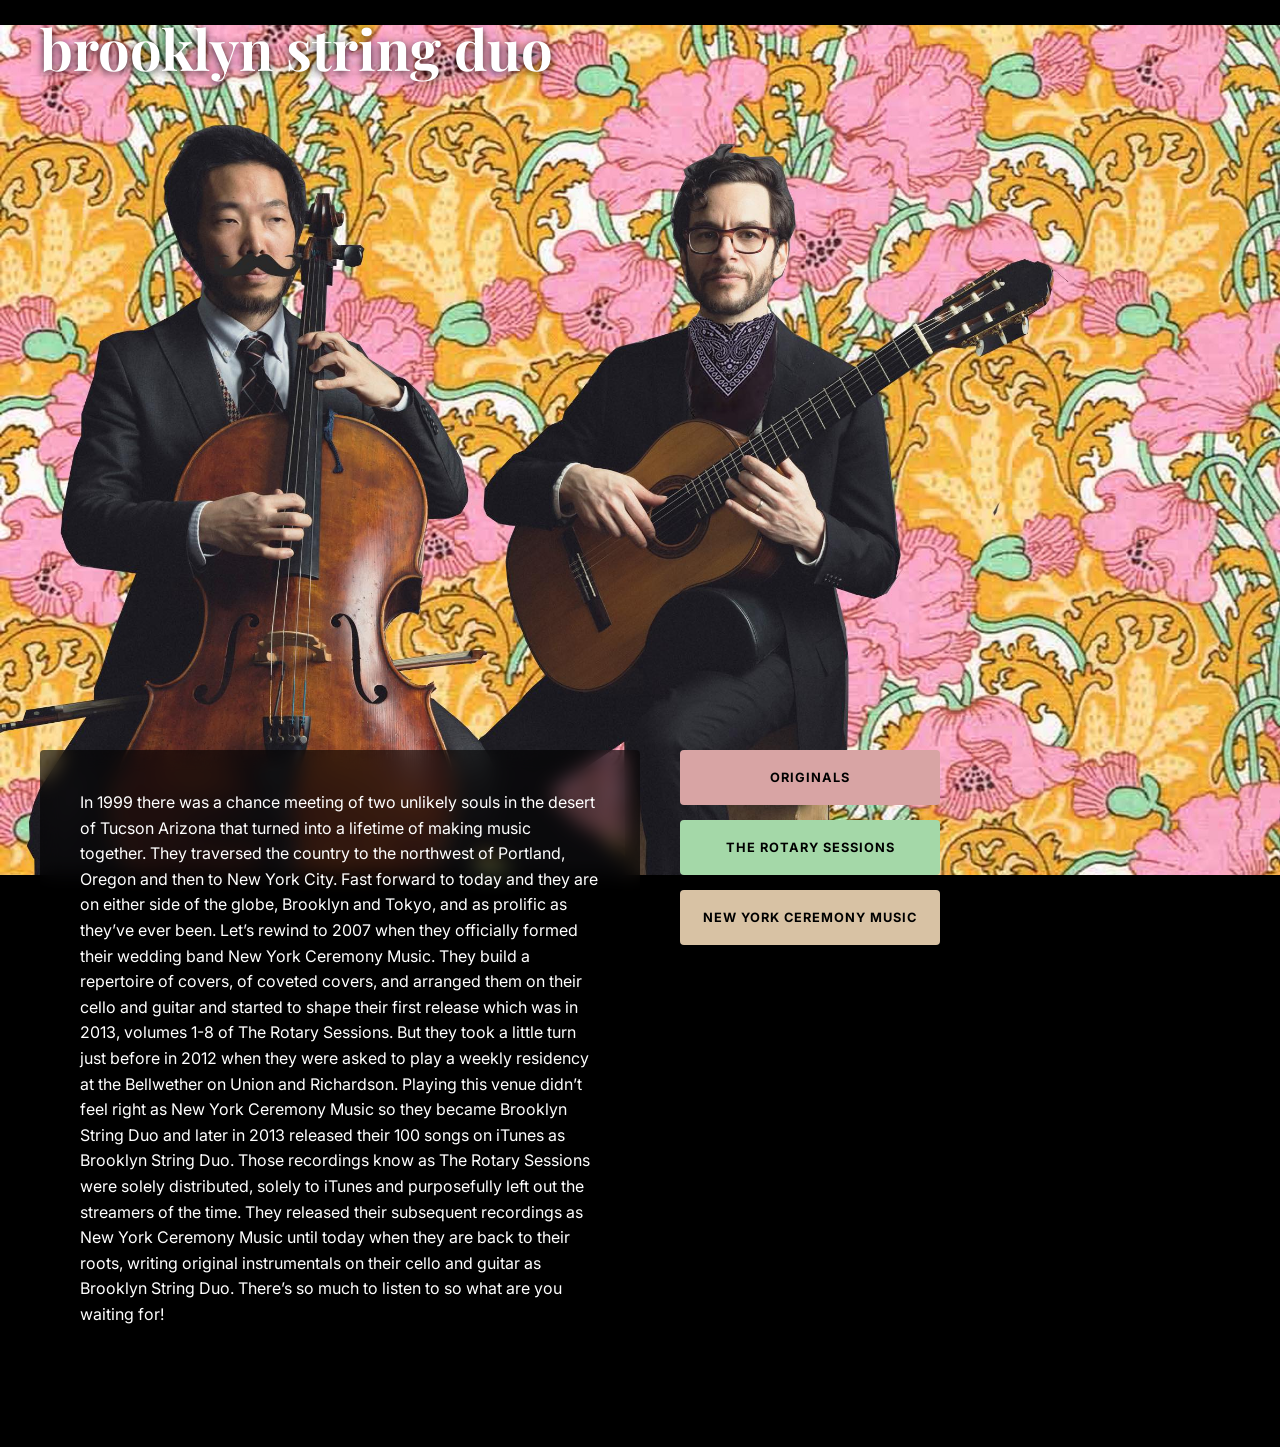
==== index.html @ 040c7cdc "Update index.html" ====
<!DOCTYPE html>
<html lang="en">
<head>
    <meta charset="UTF-8">
    <meta name="viewport" content="width=device-width, initial-scale=1.0">
    <title>Brooklyn String Duo</title>
    <!-- Connecting the external stylesheet -->
    <link rel="stylesheet" href="style.css">
    <link href="https://fonts.googleapis.com/css2?family=Playfair+Display:wght@700&family=Inter:wght@300;700&display=swap" rel="stylesheet">
</head>
<body>
   <header class="hero">
<picture>
  <source media="(max-width: 768px) and (orientation: portrait)" srcset="images/hero-mobile.jpg">
  <img src="images/hero-desktop.jpg" alt="Brooklyn String Duo">
</picture>
<h1 class="brand-name">brooklyn string duo</h1>
</header>

    <div class="content-wrapper">
        <main class="bio">
            <p>In 1999 there was a chance meeting of two unlikely souls in the desert of Tucson Arizona that turned into a lifetime of making music together. They traversed the country to the northwest of Portland, Oregon and then to New York City. Fast forward to today and they are on either side of the globe, Brooklyn and Tokyo, and as prolific as they’ve ever been. Let’s rewind to 2007 when they officially formed their wedding band New York Ceremony Music. They build a repertoire of covers, of coveted covers, and arranged them on their cello and guitar and started to shape their first release which was in 2013, volumes 1-8 of The Rotary Sessions. But they took a little turn just before in 2012 when they were asked to play a weekly residency at the Bellwether on Union and Richardson. Playing this venue didn’t feel right as New York Ceremony Music so they became Brooklyn String Duo and later in 2013 released their 100 songs on iTunes as Brooklyn String Duo. Those recordings know as The Rotary Sessions were solely distributed, solely to iTunes and purposefully left out the streamers of the time. They released their subsequent recordings as New York Ceremony Music until today when they are back to their roots, writing original instrumentals on their cello and guitar as Brooklyn String Duo. There’s so much to listen to so what are you waiting for!</p>
        </main>
        
        <nav class="link-grid">
            <a href="https://open.spotify.com/artist/2a00WlRNgNYodTsb8Bn9b9?si=sGNxYhykTry4VRnjnY3JSQ" class="btn btn-originals">Originals</a>
            <a href="https://music.apple.com/us/album/the-rotary-sessions-vol-i/668434323" class="btn btn-rotary">The Rotary Sessions</a>
            <a href="https://open.spotify.com/artist/60fK2O9TvWqoC5PO2sjuBT?si=VdCy5XlBTQW3jgRqlfHG5A" class="btn btn-nycm">New York Ceremony Music</a>
        </nav>
    </div>
</body>
</html>
---- style.css ----
/* Reset and Base Styles */
* { box-sizing: border-box; margin: 0; padding: 0; }
body { background: #000; }

/* Hero Section */
.hero {
    position: relative;
    width: 100vw;
    height: 100vh;
    overflow: hidden;
    background: #000;
}

/* Image containment */
.hero picture, 
.hero picture img {
    display: block;
    width: 100%;
    height: 100%;
    object-fit: contain; 
    object-position: center center;
}

/* Brand Name Branding */
.brand-name {
    position: absolute;
    top: 10px;
    left: 40px;
    font-family: 'Playfair Display', serif;
    font-size: 3.5rem;
    color: #fff;
    text-transform: lowercase;
    text-shadow: 0 2px 8px rgba(0,0,0,0.8);
    z-index: 2;
}

/* Layout for Content */
.content-wrapper {
    display: flex;
    flex-direction: row;
    gap: 40px;
    align-items: flex-start;
    width: 90%;
    max-width: 900px;
    margin-top: -150px;
    margin-left: 40px;
    margin-bottom: 80px;
    z-index: 3;
    position: relative;
}

.bio {
    flex: 2;
    color: #ffffff;
    font-family: 'Inter', sans-serif;
    font-size: 1rem;
    line-height: 1.6;
    background: rgba(0,0,0,0.6);
    backdrop-filter: blur(10px);
    padding: 40px;
    border-radius: 4px;
}

/* Button Styles */
.link-grid {
    flex: 1;
    display: flex;
    flex-direction: column;
    gap: 15px;
}

.btn {
    display: block;
    padding: 20px;
    text-align: center;
    text-decoration: none;
    font-family: 'Inter', sans-serif;
    font-weight: 700;
    text-transform: uppercase;
    letter-spacing: 1px;
    font-size: 0.8rem;
    color: #000;
    border-radius: 4px;
    transition: transform 0.2s ease;
}

.btn:hover { transform: translateY(-5px); }

.btn-originals { background-color: #d8a4a4; }
.btn-rotary { background-color: #a4d8a8; }
.btn-nycm { background-color: #d8c2a4; }

/* Responsive & Landscape Adjustments */
@media (max-width: 768px) and (orientation: portrait) {
    .hero {
        height: auto; 
        display: flex;
        flex-direction: column;
    }
    .brand-name { 
        position: relative; 
        font-size: 2rem; 
        text-align: center;
        margin: 10px 0;
        padding: 0;
        text-shadow: none;
        color: #fff;
    }
    .hero picture {
        height: 50vh;
        margin-bottom: 20px;
    }
    .content-wrapper { 
        flex-direction: column; 
        margin-top: 0;
        margin-left: 20px; 
        margin-right: 20px; 
    }
    .bio { padding: 20px; }
    .link-grid { width: 100%; }
}
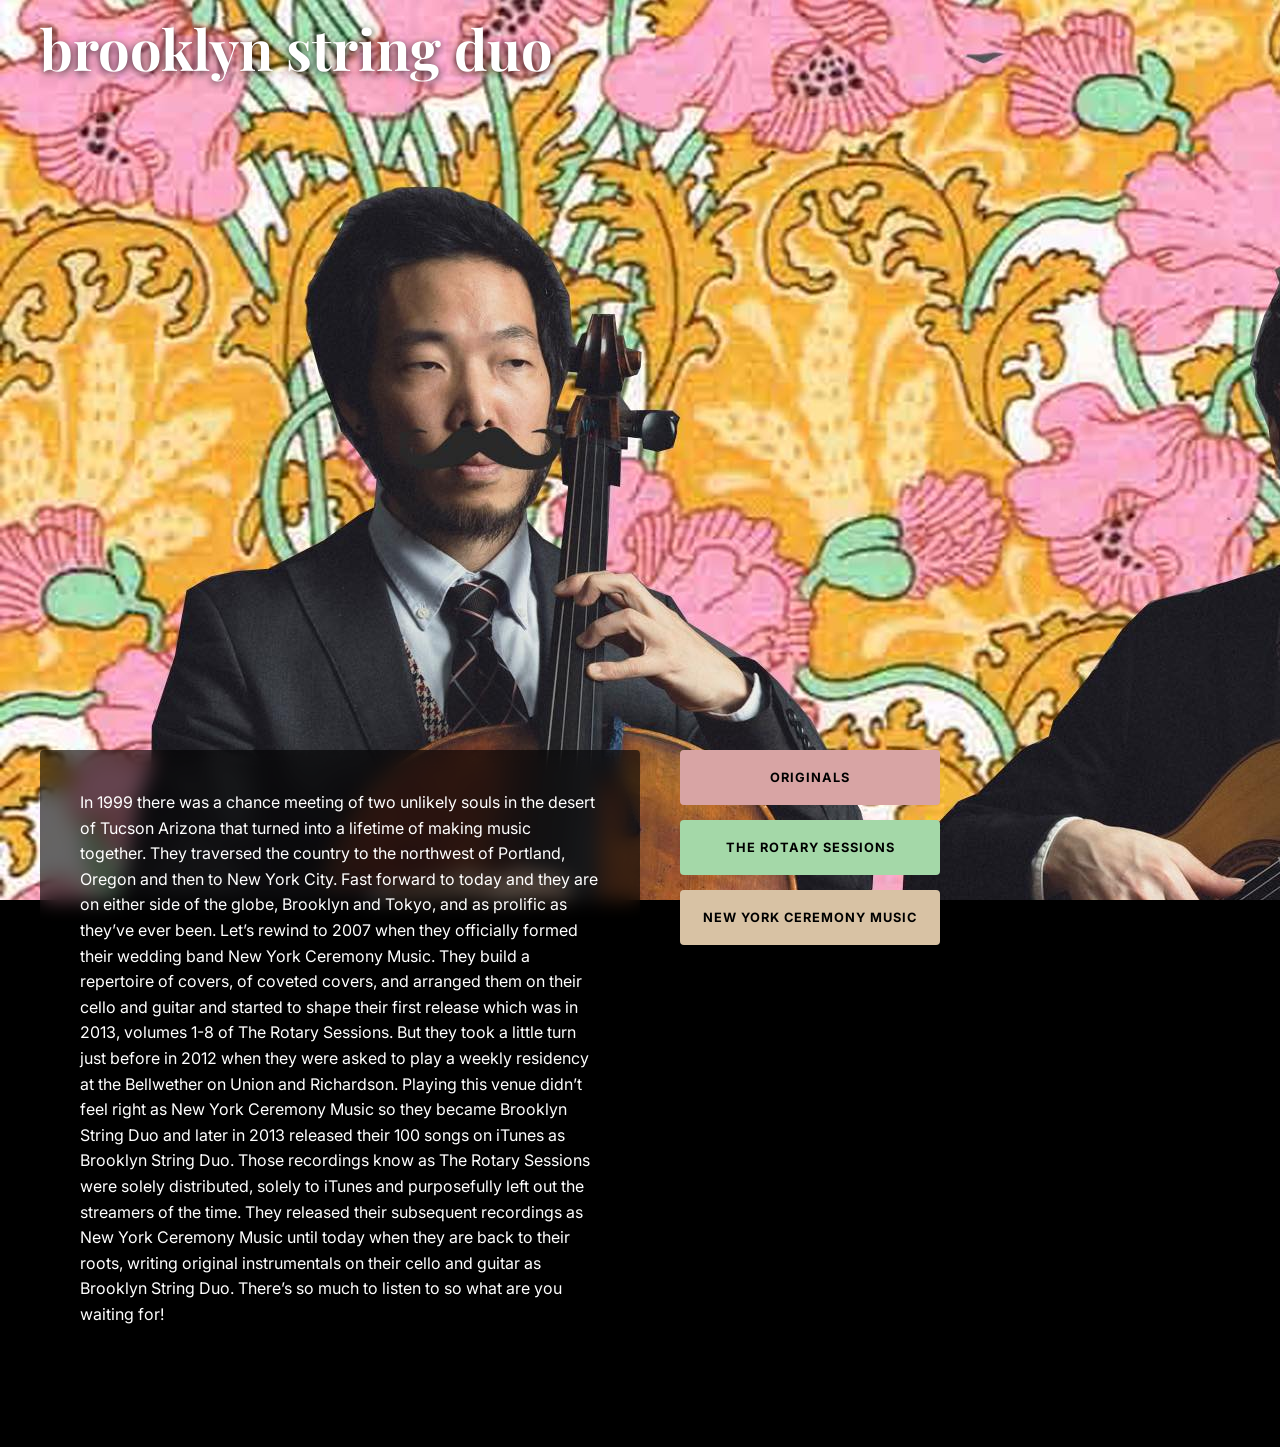
==== commit a8c3df23: "Update index.html" ====
--- a/index.html
+++ b/index.html
@@ -10,13 +10,13 @@
 </head>
 <body>
    <header class="hero">
-<picture>
-  <source media="(max-width: 768px) and (orientation: portrait)" srcset="images/hero-mobile.jpg">
-  <img src="images/hero-desktop.jpg" alt="Brooklyn String Duo">
-</picture>
-<h1 class="brand-name">brooklyn string duo</h1>
+    <!-- Load the desktop image by default -->
+    <img src="images/hero-desktop.jpg" class="desktop-img" alt="Brooklyn String Duo">
+    <!-- Load the mobile image only when specific conditions are met -->
+    <img src="images/hero-mobile.jpg" class="mobile-img" alt="Brooklyn String Duo">
+    
+    <h1 class="brand-name">brooklyn string duo</h1>
 </header>
-
     <div class="content-wrapper">
         <main class="bio">
             <p>In 1999 there was a chance meeting of two unlikely souls in the desert of Tucson Arizona that turned into a lifetime of making music together. They traversed the country to the northwest of Portland, Oregon and then to New York City. Fast forward to today and they are on either side of the globe, Brooklyn and Tokyo, and as prolific as they’ve ever been. Let’s rewind to 2007 when they officially formed their wedding band New York Ceremony Music. They build a repertoire of covers, of coveted covers, and arranged them on their cello and guitar and started to shape their first release which was in 2013, volumes 1-8 of The Rotary Sessions. But they took a little turn just before in 2012 when they were asked to play a weekly residency at the Bellwether on Union and Richardson. Playing this venue didn’t feel right as New York Ceremony Music so they became Brooklyn String Duo and later in 2013 released their 100 songs on iTunes as Brooklyn String Duo. Those recordings know as The Rotary Sessions were solely distributed, solely to iTunes and purposefully left out the streamers of the time. They released their subsequent recordings as New York Ceremony Music until today when they are back to their roots, writing original instrumentals on their cello and guitar as Brooklyn String Duo. There’s so much to listen to so what are you waiting for!</p>
--- a/style.css
+++ b/style.css
@@ -96,20 +96,30 @@
         height: auto; 
         display: flex;
         flex-direction: column;
+        align-items: center; /* Centers items horizontally */
     }
+    
     .brand-name { 
         position: relative; 
         font-size: 2rem; 
         text-align: center;
-        margin: 10px 0;
+        margin: 20px 0;
         padding: 0;
+        width: 100%;
         text-shadow: none;
         color: #fff;
+        order: 1; /* Puts branding at the top */
     }
+    
     .hero picture {
+        order: 2; /* Puts photo below branding */
         height: 50vh;
         margin-bottom: 20px;
+        width: 100%;
+        display: flex;
+        justify-content: center;
     }
+    
     .content-wrapper { 
         flex-direction: column; 
         margin-top: 0;
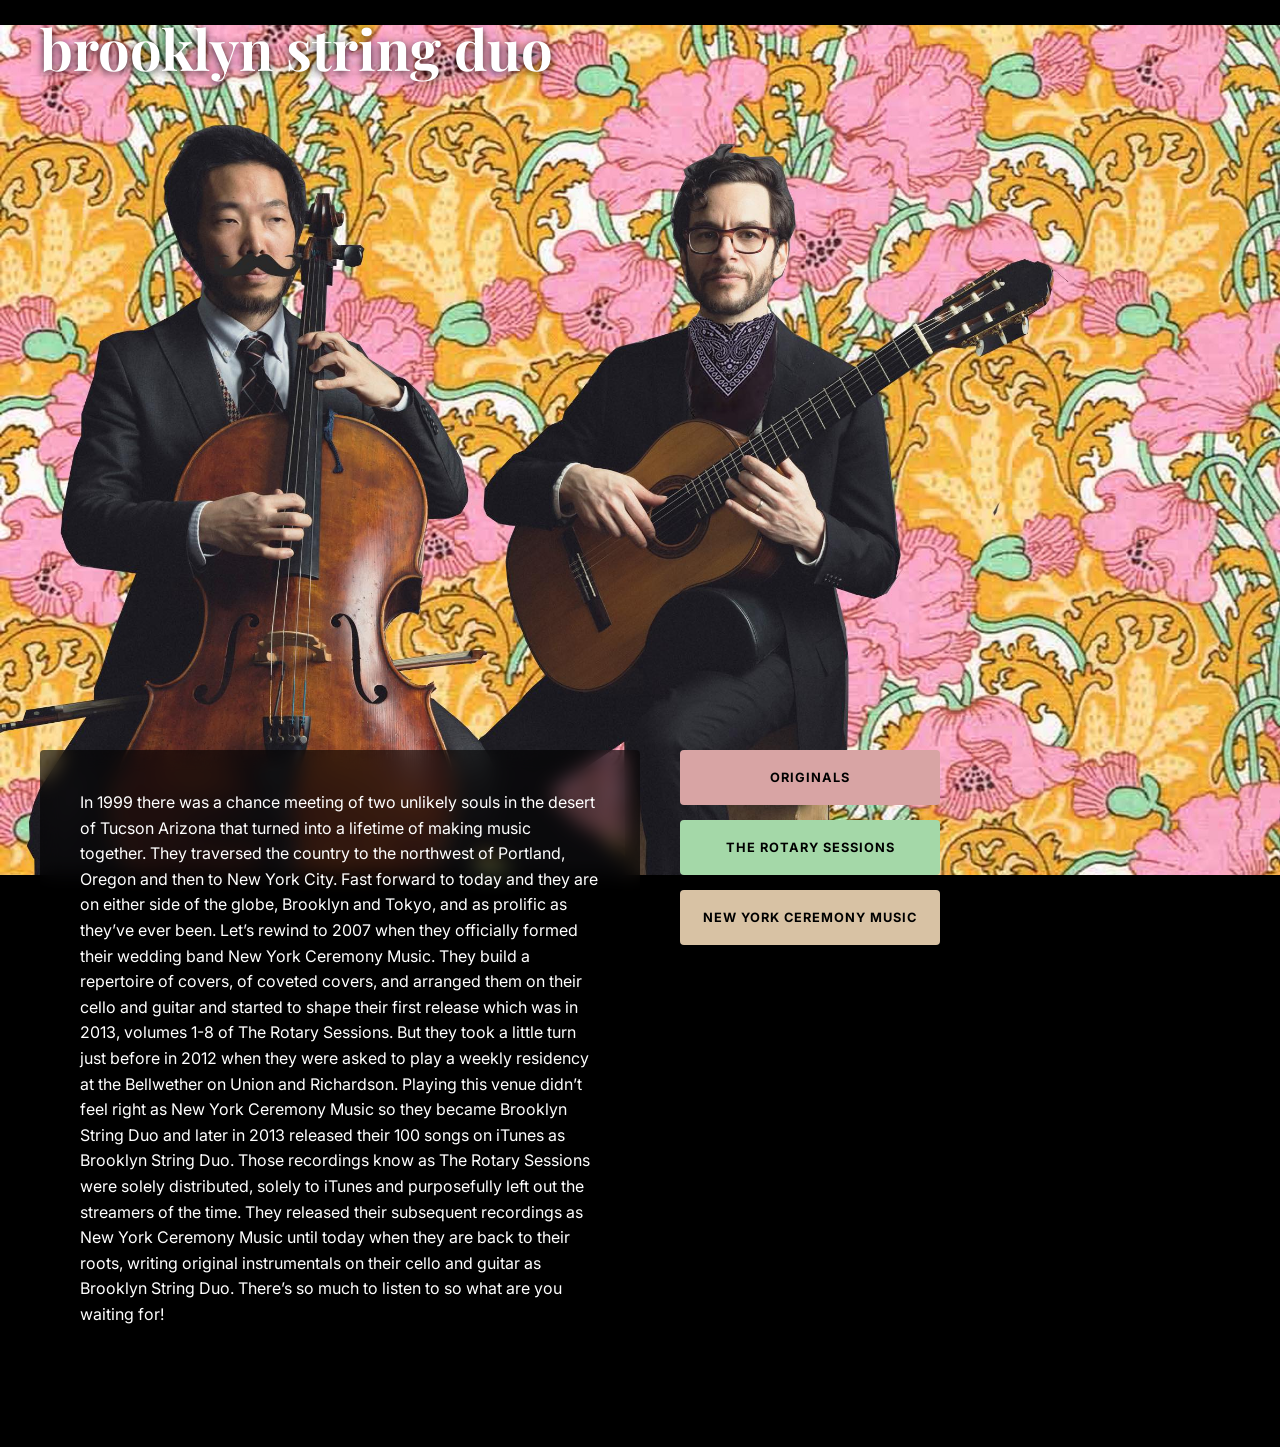
==== commit 7ba4203c: "Update index.html" ====
--- a/index.html
+++ b/index.html
@@ -1,6 +1,7 @@
 <!DOCTYPE html>
 <html lang="en">
 <head>
+    <link rel="icon" type="image/png" href="/images/favicon.png">
     <meta charset="UTF-8">
     <meta name="viewport" content="width=device-width, initial-scale=1.0">
     <title>Brooklyn String Duo</title>
--- a/style.css
+++ b/style.css
@@ -11,15 +11,15 @@
     background: #000;
 }
 
-/* Image containment */
-.hero picture, 
-.hero picture img {
-    display: block;
-    width: 100%;
-    height: 100%;
+/* Visibility logic for images */
+.desktop-img { 
+    display: block; 
+    width: 100%; 
+    height: 100%; 
     object-fit: contain; 
-    object-position: center center;
+    object-position: center center; 
 }
+.mobile-img { display: none; }
 
 /* Brand Name Branding */
 .brand-name {
@@ -32,6 +32,7 @@
     text-transform: lowercase;
     text-shadow: 0 2px 8px rgba(0,0,0,0.8);
     z-index: 2;
+    margin: 0; /* Ensures no default browser margins push it */
 }
 
 /* Layout for Content */
@@ -91,33 +92,43 @@
 .btn-nycm { background-color: #d8c2a4; }
 
 /* Responsive & Landscape Adjustments */
-@media (max-width: 768px) and (orientation: portrait) {
+@media (max-width: 768px) and (orientation: portrait) and (pointer: coarse) {
+    .desktop-img { display: none !important; }
+    .mobile-img { 
+        display: block !important; 
+        width: 100%; 
+        height: 100%; 
+        object-fit: contain; 
+        object-position: center center; 
+    }
+    
     .hero {
         height: auto; 
         display: flex;
         flex-direction: column;
-        align-items: center; /* Centers items horizontally */
+        align-items: center; /* Centers everything */
     }
     
     .brand-name { 
         position: relative; 
+        left: auto; /* Resets the absolute left positioning */
         font-size: 2rem; 
         text-align: center;
         margin: 20px 0;
         padding: 0;
         width: 100%;
+        display: flex;
+        justify-content: center;
         text-shadow: none;
         color: #fff;
-        order: 1; /* Puts branding at the top */
+        order: 1;
     }
     
-    .hero picture {
-        order: 2; /* Puts photo below branding */
+    .mobile-img {
+        order: 2;
         height: 50vh;
         margin-bottom: 20px;
         width: 100%;
-        display: flex;
-        justify-content: center;
     }
     
     .content-wrapper { 
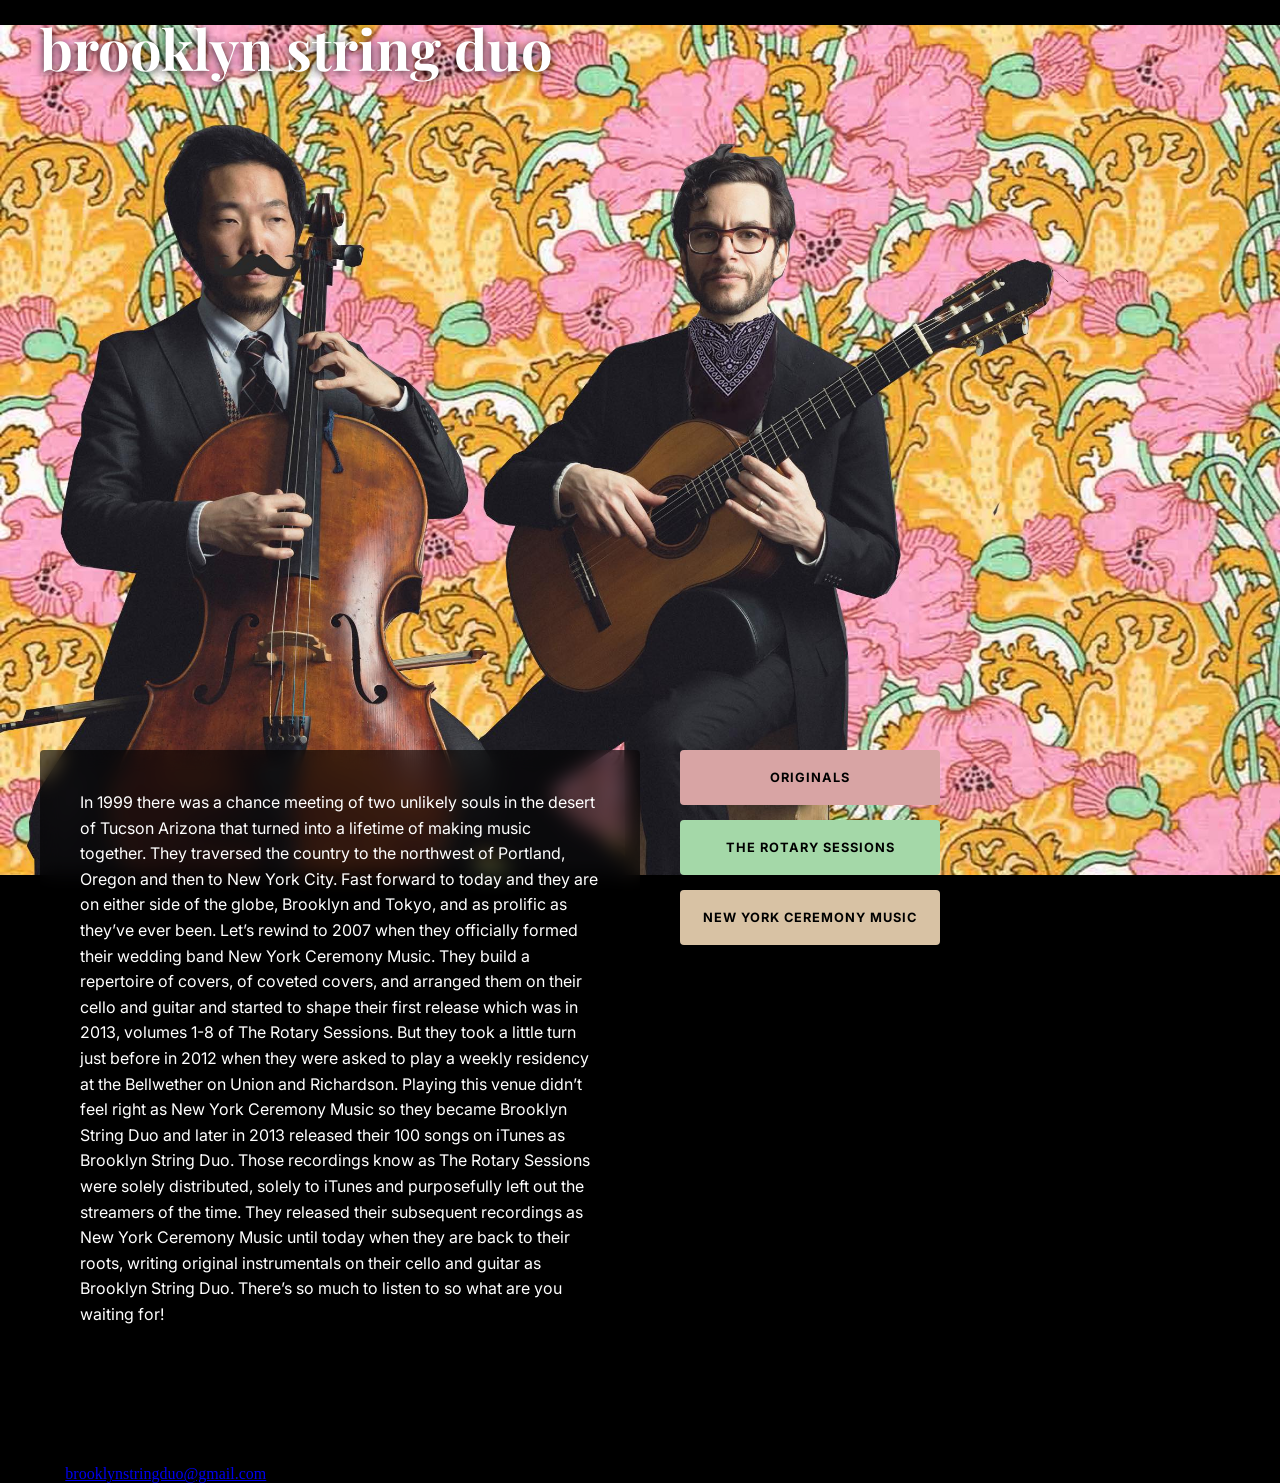
==== commit a0692868: "Update index.html" ====
--- a/index.html
+++ b/index.html
@@ -1,23 +1,27 @@
 <!DOCTYPE html>
 <html lang="en">
 <head>
-    <link rel="icon" type="image/png" href="/images/favicon.png">
     <meta charset="UTF-8">
     <meta name="viewport" content="width=device-width, initial-scale=1.0">
-    <title>Brooklyn String Duo</title>
-    <!-- Connecting the external stylesheet -->
+    
+    <!-- SEO Meta Tags -->
+    <title>Brooklyn String Duo | Original Instrumental Songs on Cello & Guitar</title>
+    <meta name="description" content="Brooklyn String Duo crafts original instrumental songs for cello and guitar. Discover a deep catalog of compositions from our studios in Brooklyn, New York, Tokyo, and Los Angeles.">
+    
+    <link rel="icon" type="image/png" href="/images/favicon.png">
     <link rel="stylesheet" href="style.css">
     <link href="https://fonts.googleapis.com/css2?family=Playfair+Display:wght@700&family=Inter:wght@300;700&display=swap" rel="stylesheet">
 </head>
 <body>
-   <header class="hero">
-    <!-- Load the desktop image by default -->
-    <img src="images/hero-desktop.jpg" class="desktop-img" alt="Brooklyn String Duo">
-    <!-- Load the mobile image only when specific conditions are met -->
-    <img src="images/hero-mobile.jpg" class="mobile-img" alt="Brooklyn String Duo">
-    
-    <h1 class="brand-name">brooklyn string duo</h1>
-</header>
+    <header class="hero">
+        <!-- Load the desktop image by default -->
+        <img src="images/hero-desktop.jpg" class="desktop-img" alt="Brooklyn String Duo">
+        <!-- Load the mobile image only when specific conditions are met -->
+        <img src="images/hero-mobile.jpg" class="mobile-img" alt="Brooklyn String Duo">
+        
+        <h1 class="brand-name">brooklyn string duo</h1>
+    </header>
+
     <div class="content-wrapper">
         <main class="bio">
             <p>In 1999 there was a chance meeting of two unlikely souls in the desert of Tucson Arizona that turned into a lifetime of making music together. They traversed the country to the northwest of Portland, Oregon and then to New York City. Fast forward to today and they are on either side of the globe, Brooklyn and Tokyo, and as prolific as they’ve ever been. Let’s rewind to 2007 when they officially formed their wedding band New York Ceremony Music. They build a repertoire of covers, of coveted covers, and arranged them on their cello and guitar and started to shape their first release which was in 2013, volumes 1-8 of The Rotary Sessions. But they took a little turn just before in 2012 when they were asked to play a weekly residency at the Bellwether on Union and Richardson. Playing this venue didn’t feel right as New York Ceremony Music so they became Brooklyn String Duo and later in 2013 released their 100 songs on iTunes as Brooklyn String Duo. Those recordings know as The Rotary Sessions were solely distributed, solely to iTunes and purposefully left out the streamers of the time. They released their subsequent recordings as New York Ceremony Music until today when they are back to their roots, writing original instrumentals on their cello and guitar as Brooklyn String Duo. There’s so much to listen to so what are you waiting for!</p>
@@ -29,5 +33,12 @@
             <a href="https://open.spotify.com/artist/60fK2O9TvWqoC5PO2sjuBT?si=VdCy5XlBTQW3jgRqlfHG5A" class="btn btn-nycm">New York Ceremony Music</a>
         </nav>
     </div>
+
+    <footer class="site-footer">
+        <div class="footer-content">
+            <p>&copy; 2026 Brooklyn String Duo. All rights reserved.</p>
+            <p>Inquiries: <a href="mailto:brooklynstringduo@gmail.com">brooklynstringduo@gmail.com</a></p>
+        </div>
+    </footer>
 </body>
 </html>
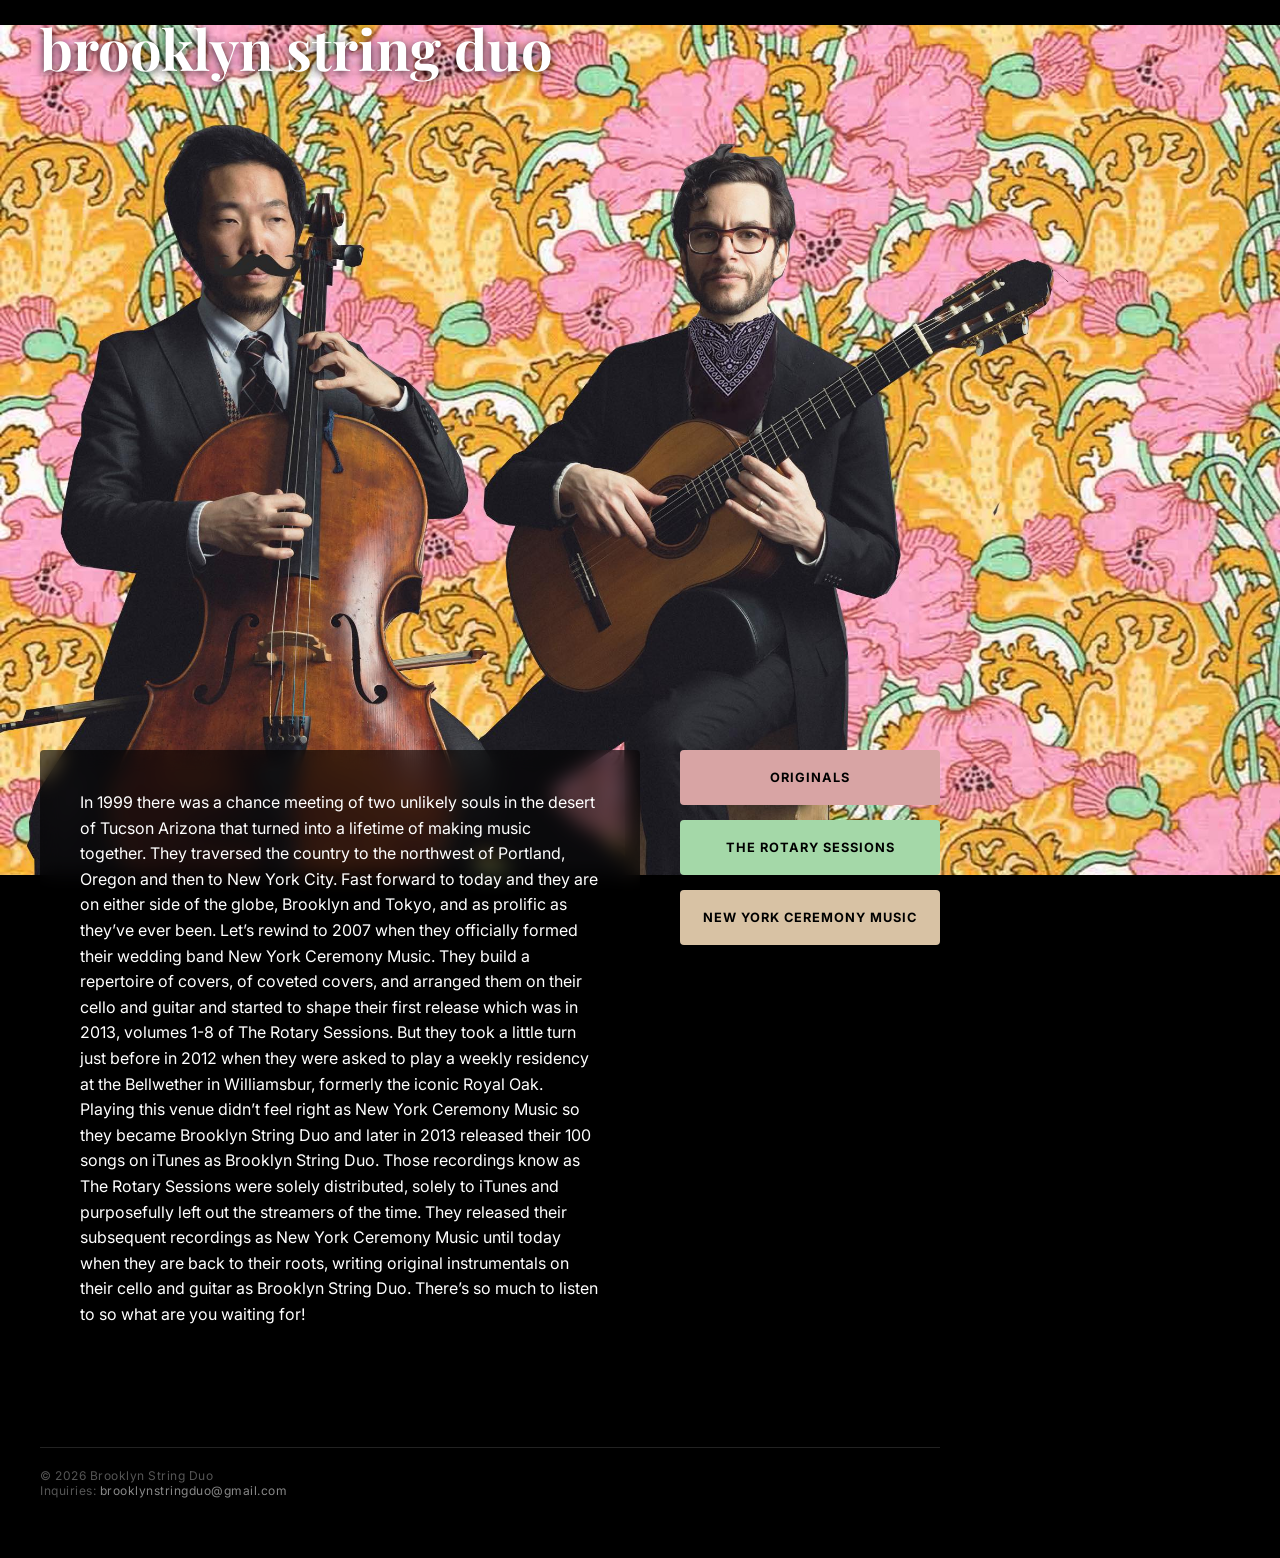
==== commit 3ebf47a6: "Update index.html" ====
--- a/index.html
+++ b/index.html
@@ -24,7 +24,7 @@
 
     <div class="content-wrapper">
         <main class="bio">
-            <p>In 1999 there was a chance meeting of two unlikely souls in the desert of Tucson Arizona that turned into a lifetime of making music together. They traversed the country to the northwest of Portland, Oregon and then to New York City. Fast forward to today and they are on either side of the globe, Brooklyn and Tokyo, and as prolific as they’ve ever been. Let’s rewind to 2007 when they officially formed their wedding band New York Ceremony Music. They build a repertoire of covers, of coveted covers, and arranged them on their cello and guitar and started to shape their first release which was in 2013, volumes 1-8 of The Rotary Sessions. But they took a little turn just before in 2012 when they were asked to play a weekly residency at the Bellwether on Union and Richardson. Playing this venue didn’t feel right as New York Ceremony Music so they became Brooklyn String Duo and later in 2013 released their 100 songs on iTunes as Brooklyn String Duo. Those recordings know as The Rotary Sessions were solely distributed, solely to iTunes and purposefully left out the streamers of the time. They released their subsequent recordings as New York Ceremony Music until today when they are back to their roots, writing original instrumentals on their cello and guitar as Brooklyn String Duo. There’s so much to listen to so what are you waiting for!</p>
+            <p>In 1999 there was a chance meeting of two unlikely souls in the desert of Tucson Arizona that turned into a lifetime of making music together. They traversed the country to the northwest of Portland, Oregon and then to New York City. Fast forward to today and they are on either side of the globe, Brooklyn and Tokyo, and as prolific as they’ve ever been. Let’s rewind to 2007 when they officially formed their wedding band New York Ceremony Music. They build a repertoire of covers, of coveted covers, and arranged them on their cello and guitar and started to shape their first release which was in 2013, volumes 1-8 of The Rotary Sessions. But they took a little turn just before in 2012 when they were asked to play a weekly residency at the Bellwether in Williamsbur, formerly the iconic Royal Oak. Playing this venue didn’t feel right as New York Ceremony Music so they became Brooklyn String Duo and later in 2013 released their 100 songs on iTunes as Brooklyn String Duo. Those recordings know as The Rotary Sessions were solely distributed, solely to iTunes and purposefully left out the streamers of the time. They released their subsequent recordings as New York Ceremony Music until today when they are back to their roots, writing original instrumentals on their cello and guitar as Brooklyn String Duo. There’s so much to listen to so what are you waiting for!</p>
         </main>
         
         <nav class="link-grid">
@@ -34,11 +34,11 @@
         </nav>
     </div>
 
-    <footer class="site-footer">
-        <div class="footer-content">
-            <p>&copy; 2026 Brooklyn String Duo. All rights reserved.</p>
-            <p>Inquiries: <a href="mailto:brooklynstringduo@gmail.com">brooklynstringduo@gmail.com</a></p>
-        </div>
-    </footer>
+  <footer class="site-footer">
+    <div class="footer-content">
+        <p>&copy; 2026 Brooklyn String Duo</p>
+        <p>Inquiries: <a href="mailto:brooklynstringduo@gmail.com">brooklynstringduo@gmail.com</a></p>
+    </div>
+</footer>
 </body>
 </html>
--- a/style.css
+++ b/style.css
@@ -32,7 +32,7 @@
     text-transform: lowercase;
     text-shadow: 0 2px 8px rgba(0,0,0,0.8);
     z-index: 2;
-    margin: 0; /* Ensures no default browser margins push it */
+    margin: 0; 
 }
 
 /* Layout for Content */
@@ -91,6 +91,30 @@
 .btn-rotary { background-color: #a4d8a8; }
 .btn-nycm { background-color: #d8c2a4; }
 
+/* Footer Styles */
+.site-footer {
+    width: 90%;
+    max-width: 900px;
+    margin: 40px auto 40px 40px;
+    padding: 20px 0;
+    border-top: 1px solid #222;
+    font-family: 'Inter', sans-serif;
+    font-size: 0.75rem;
+    color: #555;
+    /* Removed text-transform: uppercase; to avoid all-caps look */
+    letter-spacing: 0.5px;
+}
+
+.site-footer a {
+    color: #888;
+    text-decoration: none;
+    transition: color 0.3s ease;
+}
+
+.site-footer a:hover {
+    color: #fff;
+}
+
 /* Responsive & Landscape Adjustments */
 @media (max-width: 768px) and (orientation: portrait) and (pointer: coarse) {
     .desktop-img { display: none !important; }
@@ -106,12 +130,12 @@
         height: auto; 
         display: flex;
         flex-direction: column;
-        align-items: center; /* Centers everything */
+        align-items: center; 
     }
     
     .brand-name { 
         position: relative; 
-        left: auto; /* Resets the absolute left positioning */
+        left: auto; 
         font-size: 2rem; 
         text-align: center;
         margin: 20px 0;
@@ -139,4 +163,10 @@
     }
     .bio { padding: 20px; }
     .link-grid { width: 100%; }
+    
+    .site-footer {
+        margin: 40px auto;
+        text-align: center;
+        border-top: 1px solid #333;
+    }
 }
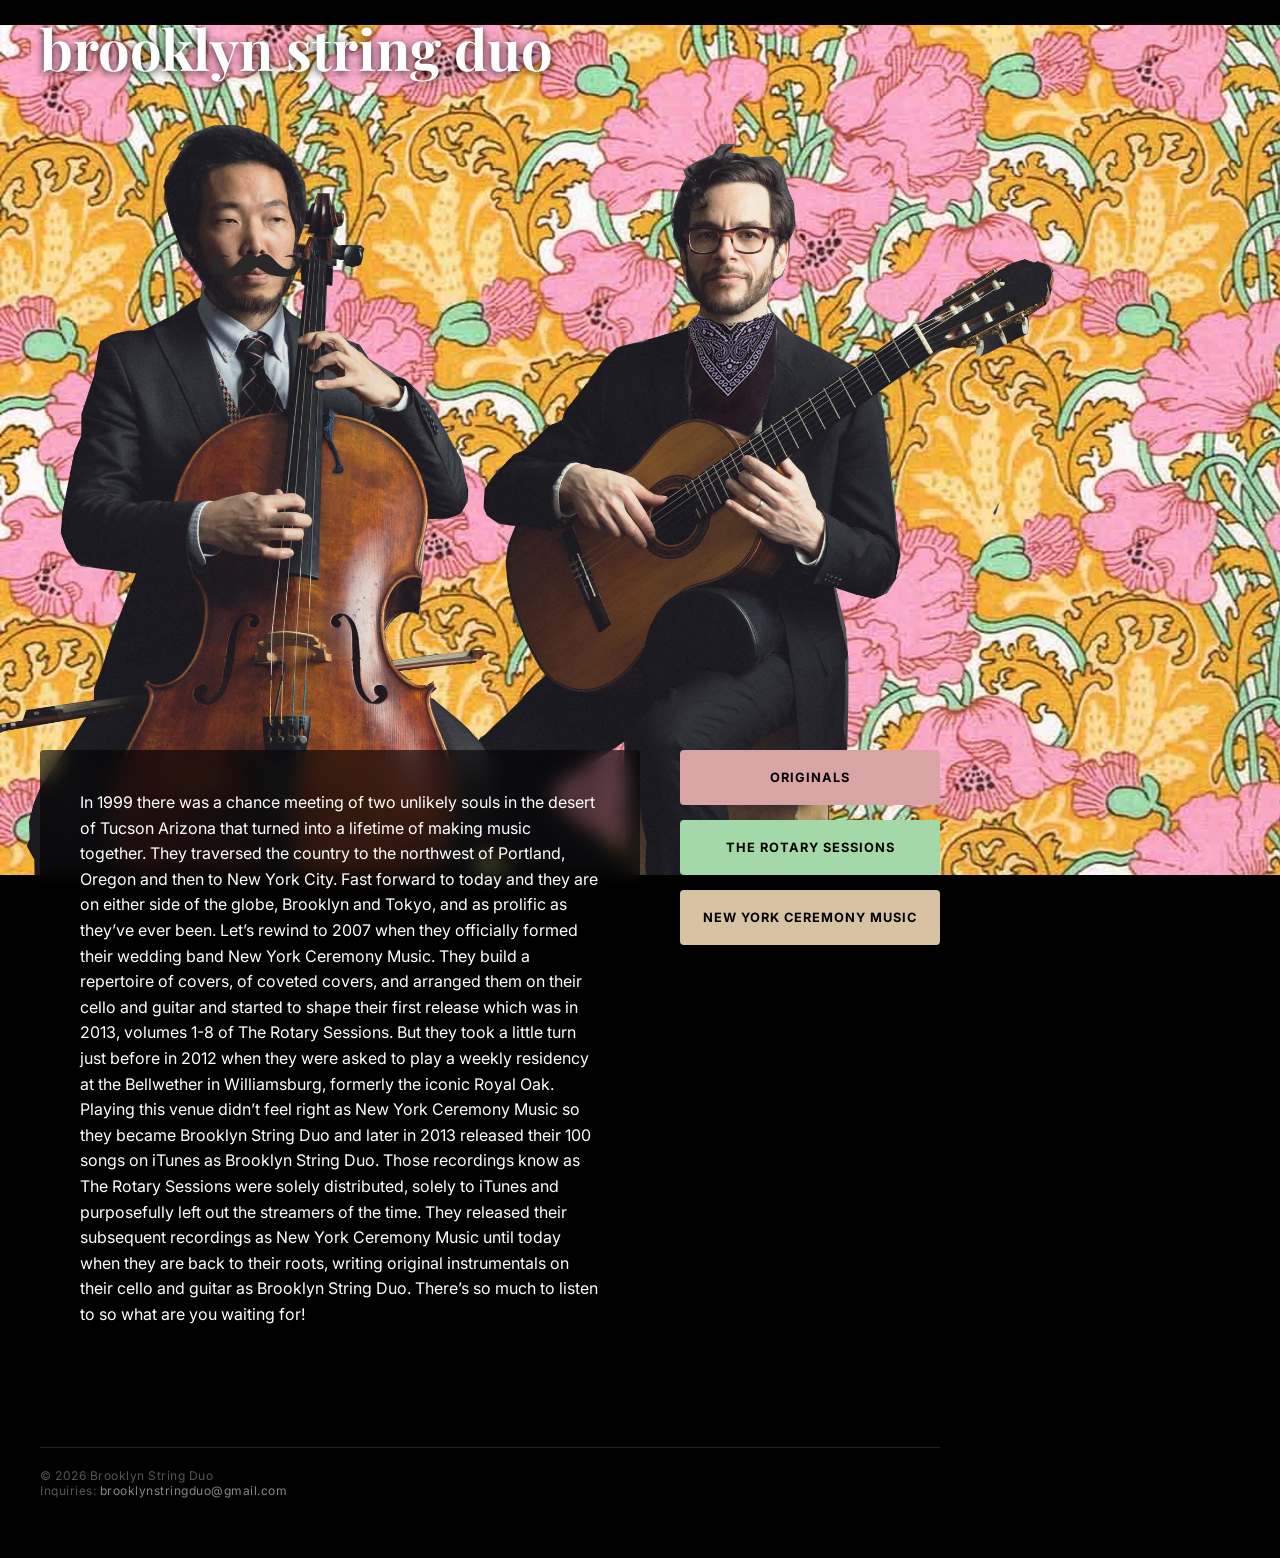
==== commit 15a84388: "Update index.html" ====
--- a/index.html
+++ b/index.html
@@ -24,7 +24,7 @@
 
     <div class="content-wrapper">
         <main class="bio">
-            <p>In 1999 there was a chance meeting of two unlikely souls in the desert of Tucson Arizona that turned into a lifetime of making music together. They traversed the country to the northwest of Portland, Oregon and then to New York City. Fast forward to today and they are on either side of the globe, Brooklyn and Tokyo, and as prolific as they’ve ever been. Let’s rewind to 2007 when they officially formed their wedding band New York Ceremony Music. They build a repertoire of covers, of coveted covers, and arranged them on their cello and guitar and started to shape their first release which was in 2013, volumes 1-8 of The Rotary Sessions. But they took a little turn just before in 2012 when they were asked to play a weekly residency at the Bellwether in Williamsbur, formerly the iconic Royal Oak. Playing this venue didn’t feel right as New York Ceremony Music so they became Brooklyn String Duo and later in 2013 released their 100 songs on iTunes as Brooklyn String Duo. Those recordings know as The Rotary Sessions were solely distributed, solely to iTunes and purposefully left out the streamers of the time. They released their subsequent recordings as New York Ceremony Music until today when they are back to their roots, writing original instrumentals on their cello and guitar as Brooklyn String Duo. There’s so much to listen to so what are you waiting for!</p>
+            <p>In 1999 there was a chance meeting of two unlikely souls in the desert of Tucson Arizona that turned into a lifetime of making music together. They traversed the country to the northwest of Portland, Oregon and then to New York City. Fast forward to today and they are on either side of the globe, Brooklyn and Tokyo, and as prolific as they’ve ever been. Let’s rewind to 2007 when they officially formed their wedding band New York Ceremony Music. They build a repertoire of covers, of coveted covers, and arranged them on their cello and guitar and started to shape their first release which was in 2013, volumes 1-8 of The Rotary Sessions. But they took a little turn just before in 2012 when they were asked to play a weekly residency at the Bellwether in Williamsburg, formerly the iconic Royal Oak. Playing this venue didn’t feel right as New York Ceremony Music so they became Brooklyn String Duo and later in 2013 released their 100 songs on iTunes as Brooklyn String Duo. Those recordings know as The Rotary Sessions were solely distributed, solely to iTunes and purposefully left out the streamers of the time. They released their subsequent recordings as New York Ceremony Music until today when they are back to their roots, writing original instrumentals on their cello and guitar as Brooklyn String Duo. There’s so much to listen to so what are you waiting for!</p>
         </main>
         
         <nav class="link-grid">
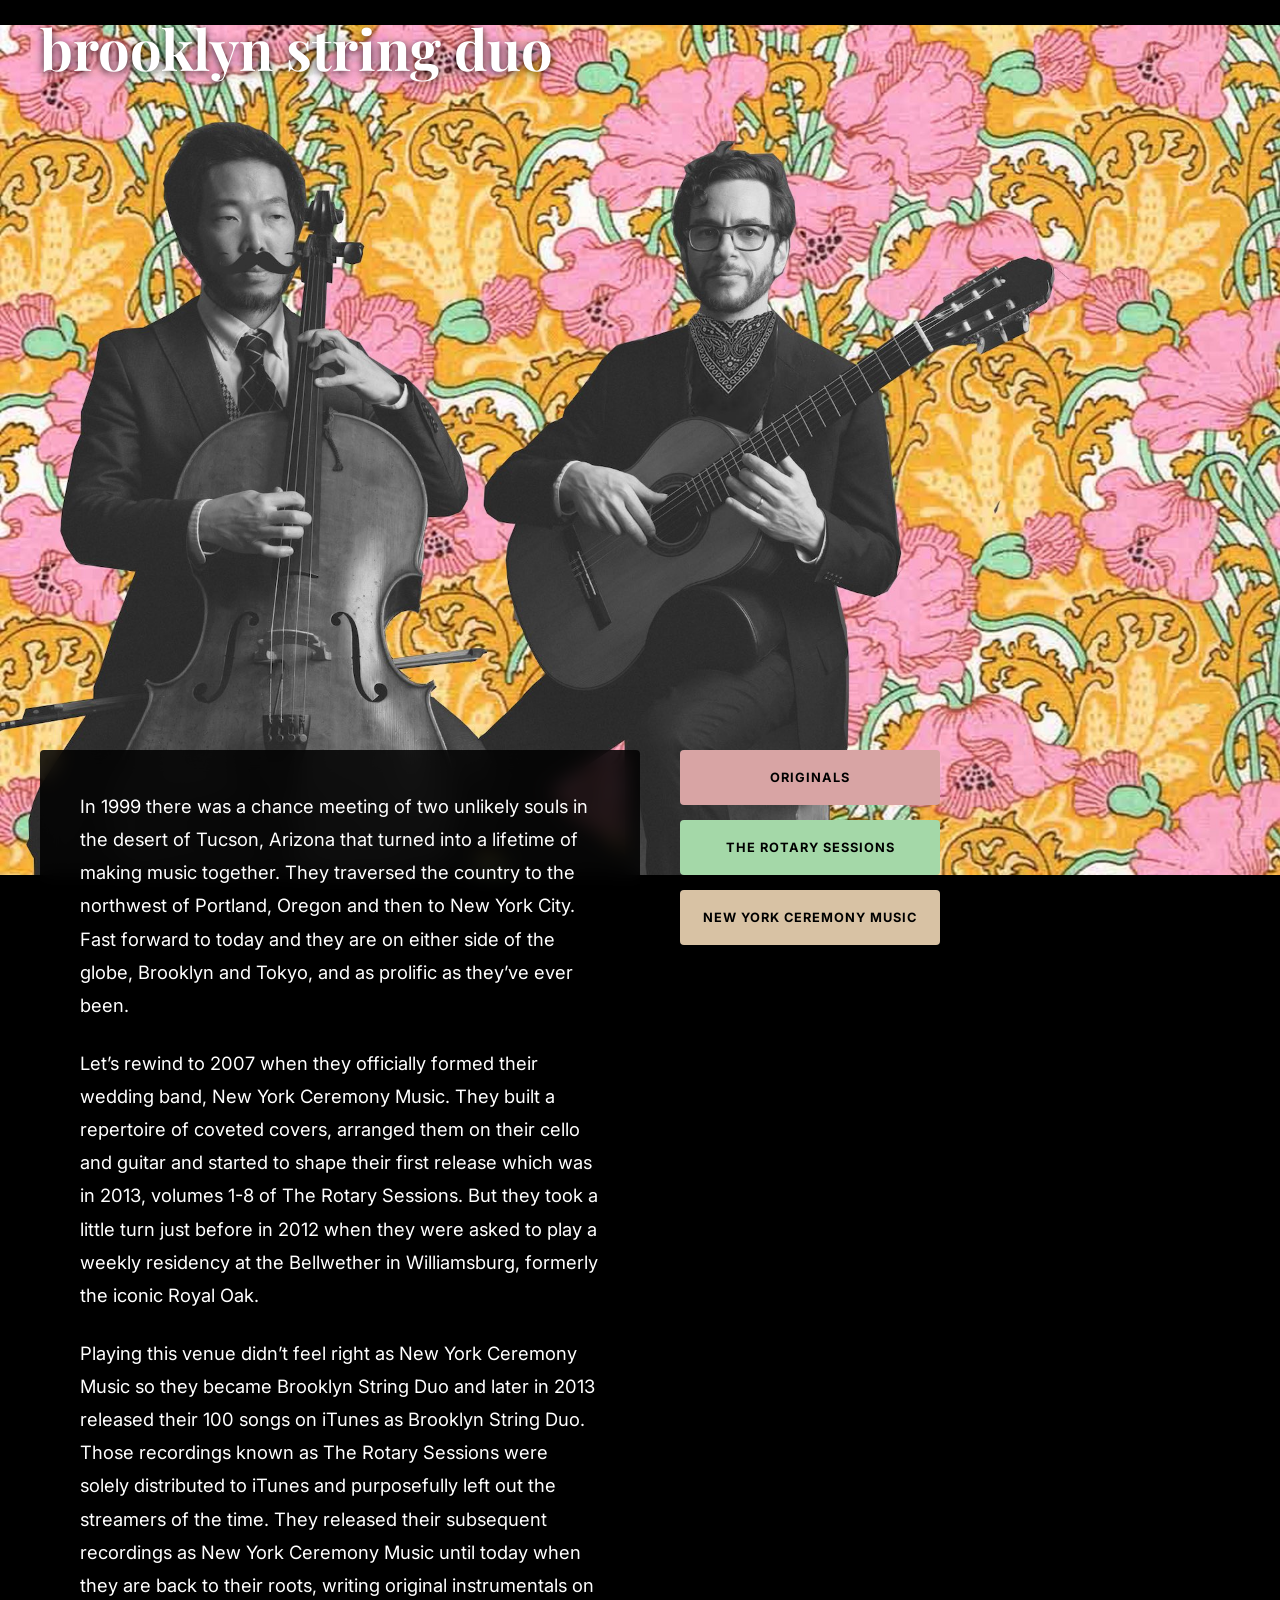
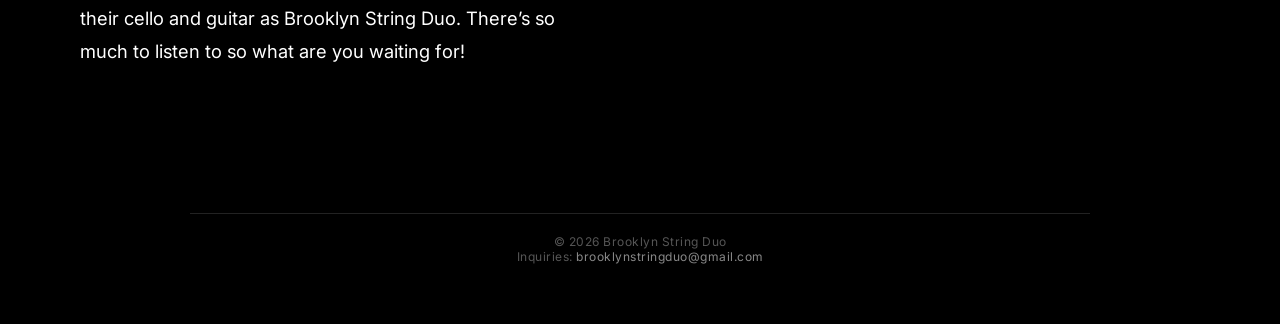
==== commit 0e62902b: "Update index.html" ====
--- a/index.html
+++ b/index.html
@@ -23,9 +23,13 @@
     </header>
 
     <div class="content-wrapper">
-        <main class="bio">
-            <p>In 1999 there was a chance meeting of two unlikely souls in the desert of Tucson Arizona that turned into a lifetime of making music together. They traversed the country to the northwest of Portland, Oregon and then to New York City. Fast forward to today and they are on either side of the globe, Brooklyn and Tokyo, and as prolific as they’ve ever been. Let’s rewind to 2007 when they officially formed their wedding band New York Ceremony Music. They build a repertoire of covers, of coveted covers, and arranged them on their cello and guitar and started to shape their first release which was in 2013, volumes 1-8 of The Rotary Sessions. But they took a little turn just before in 2012 when they were asked to play a weekly residency at the Bellwether in Williamsburg, formerly the iconic Royal Oak. Playing this venue didn’t feel right as New York Ceremony Music so they became Brooklyn String Duo and later in 2013 released their 100 songs on iTunes as Brooklyn String Duo. Those recordings know as The Rotary Sessions were solely distributed, solely to iTunes and purposefully left out the streamers of the time. They released their subsequent recordings as New York Ceremony Music until today when they are back to their roots, writing original instrumentals on their cello and guitar as Brooklyn String Duo. There’s so much to listen to so what are you waiting for!</p>
-        </main>
+       <main class="bio">
+    <p>In 1999 there was a chance meeting of two unlikely souls in the desert of Tucson, Arizona that turned into a lifetime of making music together. They traversed the country to the northwest of Portland, Oregon and then to New York City. Fast forward to today and they are on either side of the globe, Brooklyn and Tokyo, and as prolific as they’ve ever been.</p>
+    
+    <p>Let’s rewind to 2007 when they officially formed their wedding band, New York Ceremony Music. They built a repertoire of coveted covers, arranged them on their cello and guitar and started to shape their first release which was in 2013, volumes 1-8 of The Rotary Sessions. But they took a little turn just before in 2012 when they were asked to play a weekly residency at the Bellwether in Williamsburg, formerly the iconic Royal Oak.</p>
+    
+    <p>Playing this venue didn’t feel right as New York Ceremony Music so they became Brooklyn String Duo and later in 2013 released their 100 songs on iTunes as Brooklyn String Duo. Those recordings known as The Rotary Sessions were solely distributed to iTunes and purposefully left out the streamers of the time. They released their subsequent recordings as New York Ceremony Music until today when they are back to their roots, writing original instrumentals on their cello and guitar as Brooklyn String Duo. There’s so much to listen to so what are you waiting for!</p>
+</main>
         
         <nav class="link-grid">
             <a href="https://open.spotify.com/artist/2a00WlRNgNYodTsb8Bn9b9?si=sGNxYhykTry4VRnjnY3JSQ" class="btn btn-originals">Originals</a>
--- a/style.css
+++ b/style.css
@@ -54,12 +54,17 @@
     flex: 2;
     color: #ffffff;
     font-family: 'Inter', sans-serif;
-    font-size: 1rem;
-    line-height: 1.6;
-    background: rgba(0,0,0,0.6);
+    font-size: 1.15rem;     /* Increased from 1rem */
+    font-weight: 400;       /* Ensure this is at least 400 */
+    line-height: 1.8;       /* Reduced from 2.0 to keep lines closer together */
+    background: rgba(0, 0, 0, 0.85);
     backdrop-filter: blur(10px);
     padding: 40px;
     border-radius: 4px;
+}
+
+.bio p {
+    margin-bottom: 25px;    /* Increased space between paragraphs */
 }
 
 /* Button Styles */
@@ -95,14 +100,16 @@
 .site-footer {
     width: 90%;
     max-width: 900px;
-    margin: 40px auto 40px 40px;
+    /* Changed the margin from '40px auto 40px 40px' to '40px auto' to center the box */
+    margin: 40px auto; 
     padding: 20px 0;
     border-top: 1px solid #222;
     font-family: 'Inter', sans-serif;
     font-size: 0.75rem;
     color: #555;
-    /* Removed text-transform: uppercase; to avoid all-caps look */
     letter-spacing: 0.5px;
+    /* Added text-align center to center the content inside the box */
+    text-align: center; 
 }
 
 .site-footer a {
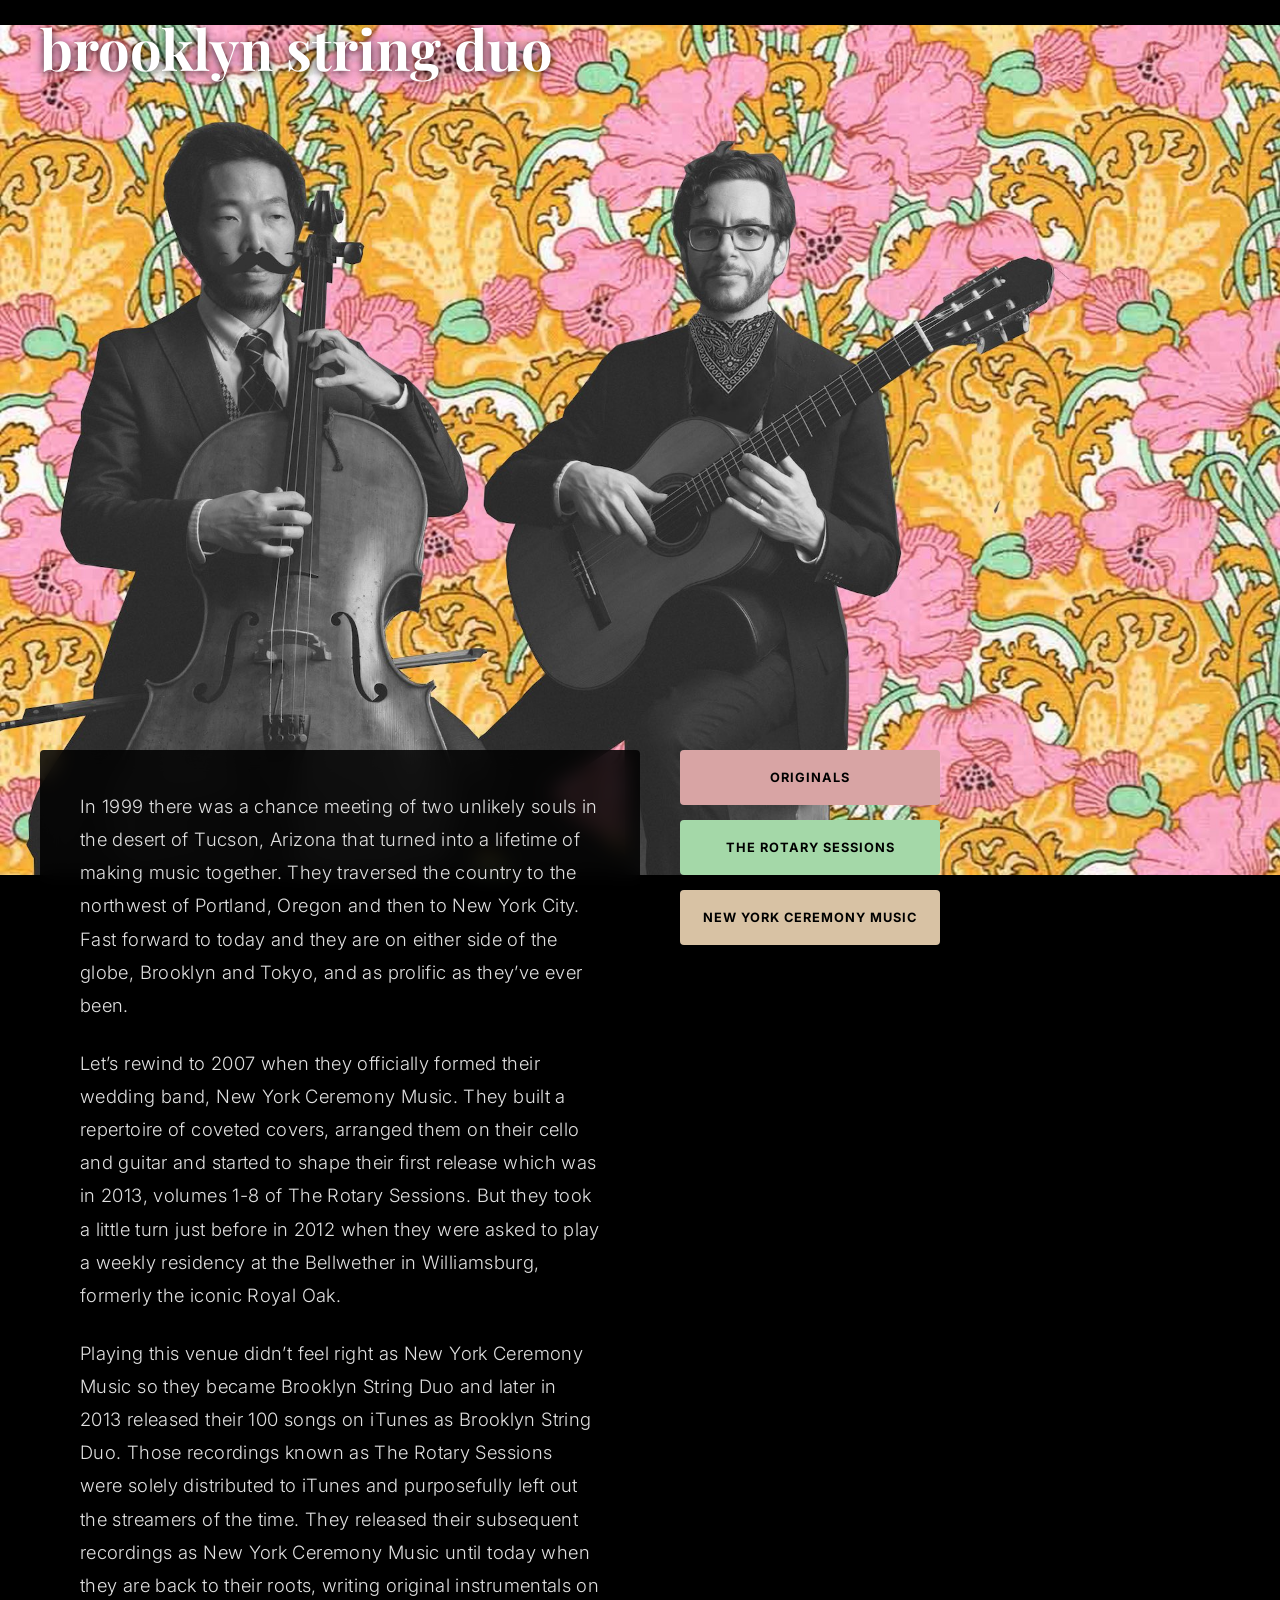
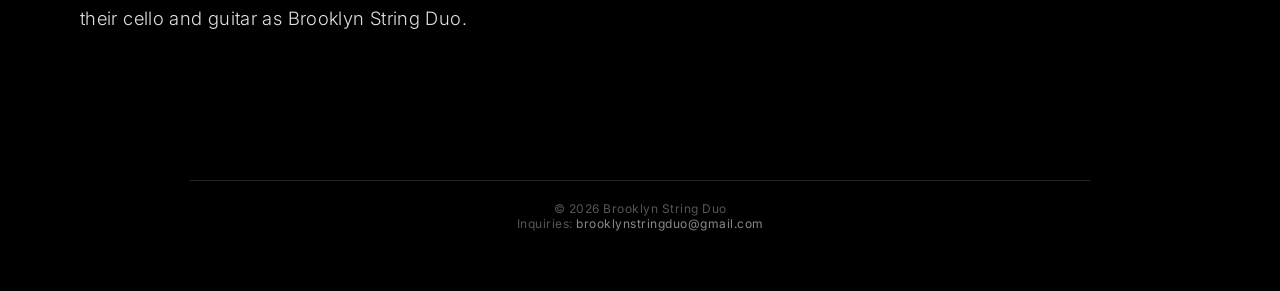
==== commit 061a5f6f: "Update index.html" ====
--- a/index.html
+++ b/index.html
@@ -28,7 +28,7 @@
     
     <p>Let’s rewind to 2007 when they officially formed their wedding band, New York Ceremony Music. They built a repertoire of coveted covers, arranged them on their cello and guitar and started to shape their first release which was in 2013, volumes 1-8 of The Rotary Sessions. But they took a little turn just before in 2012 when they were asked to play a weekly residency at the Bellwether in Williamsburg, formerly the iconic Royal Oak.</p>
     
-    <p>Playing this venue didn’t feel right as New York Ceremony Music so they became Brooklyn String Duo and later in 2013 released their 100 songs on iTunes as Brooklyn String Duo. Those recordings known as The Rotary Sessions were solely distributed to iTunes and purposefully left out the streamers of the time. They released their subsequent recordings as New York Ceremony Music until today when they are back to their roots, writing original instrumentals on their cello and guitar as Brooklyn String Duo. There’s so much to listen to so what are you waiting for!</p>
+    <p>Playing this venue didn’t feel right as New York Ceremony Music so they became Brooklyn String Duo and later in 2013 released their 100 songs on iTunes as Brooklyn String Duo. Those recordings known as The Rotary Sessions were solely distributed to iTunes and purposefully left out the streamers of the time. They released their subsequent recordings as New York Ceremony Music until today when they are back to their roots, writing original instrumentals on their cello and guitar as Brooklyn String Duo. </p>
 </main>
         
         <nav class="link-grid">
--- a/style.css
+++ b/style.css
@@ -52,11 +52,12 @@
 
 .bio {
     flex: 2;
-    color: #ffffff;
+    color: #e0e0e0;
     font-family: 'Inter', sans-serif;
-    font-size: 1.15rem;     /* Increased from 1rem */
-    font-weight: 400;       /* Ensure this is at least 400 */
-    line-height: 1.8;       /* Reduced from 2.0 to keep lines closer together */
+    font-size: 1.15rem;
+    font-weight: 300;     /* Thinner, lighter weight */
+    line-height: 1.8;
+    letter-spacing: 0.02em; /* Gives the thin letters room to breathe */
     background: rgba(0, 0, 0, 0.85);
     backdrop-filter: blur(10px);
     padding: 40px;
@@ -64,7 +65,7 @@
 }
 
 .bio p {
-    margin-bottom: 25px;    /* Increased space between paragraphs */
+    margin-bottom: 25px;
 }
 
 /* Button Styles */
